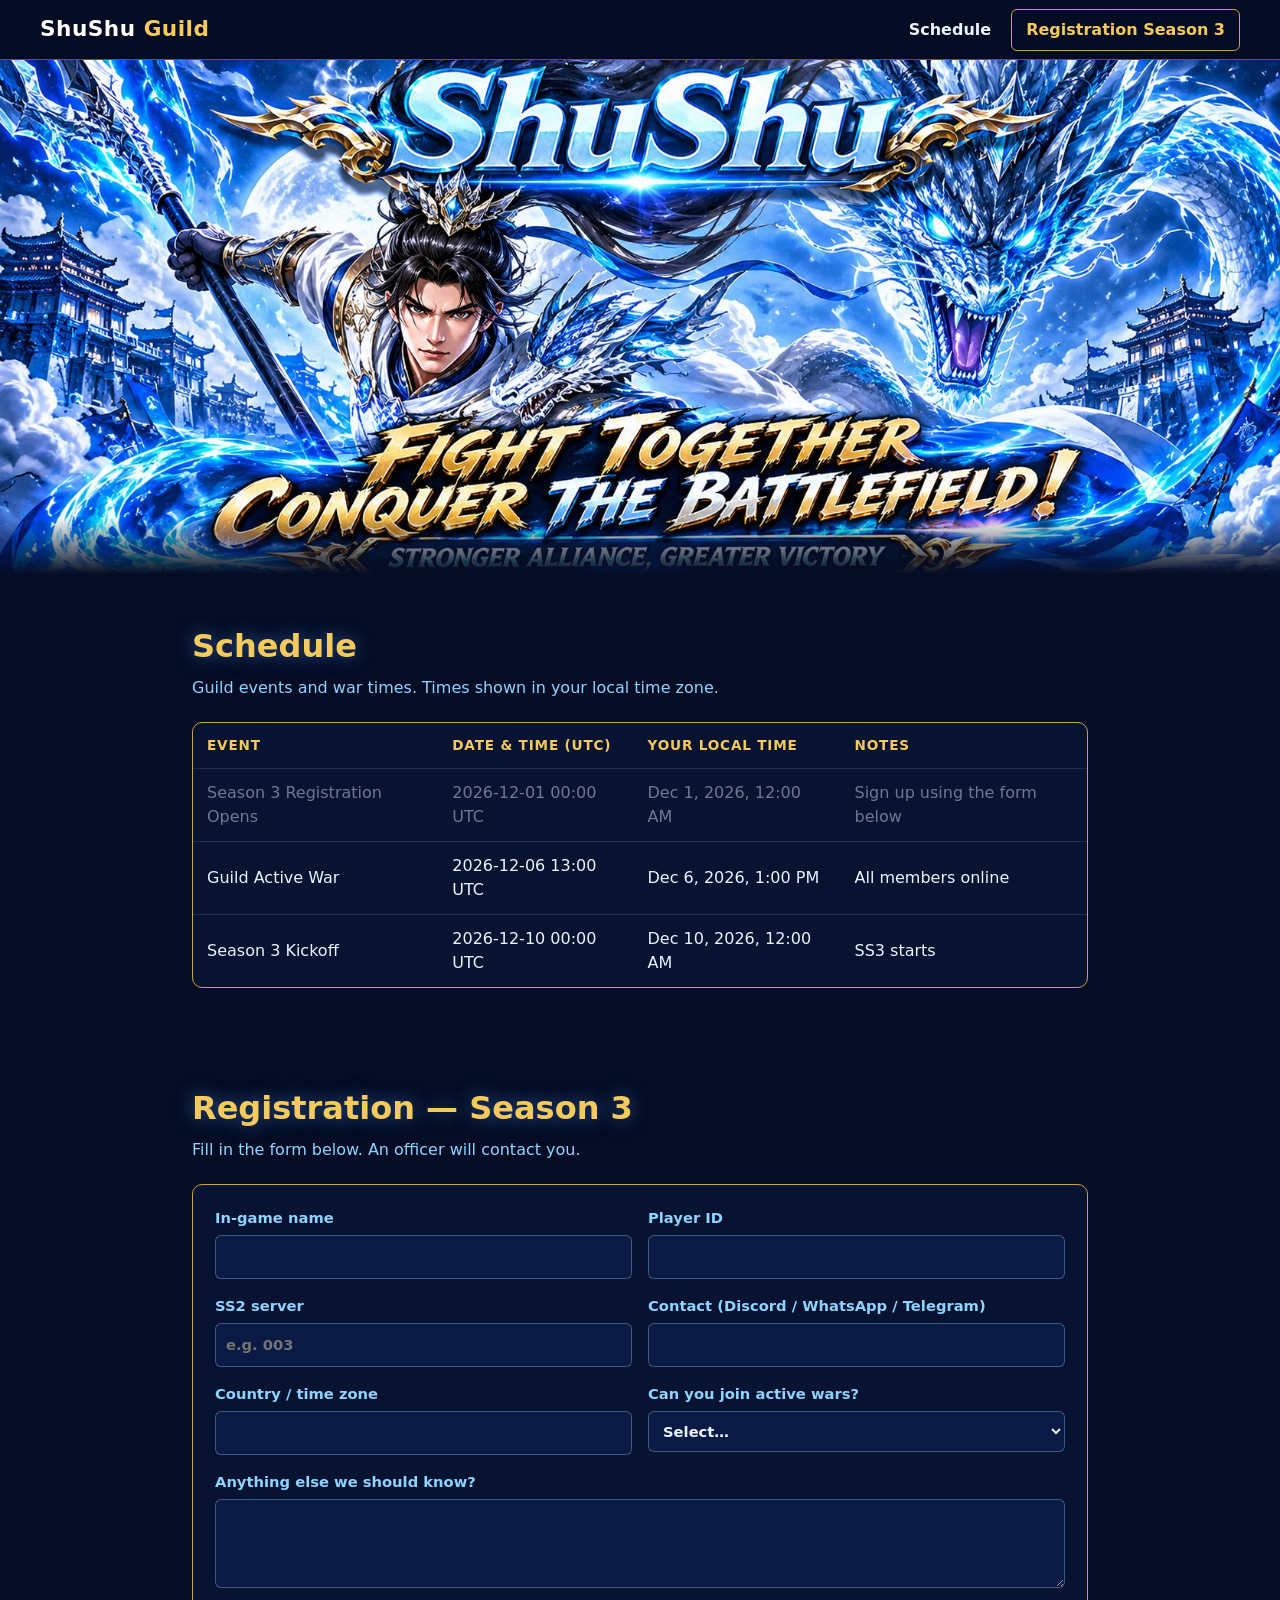
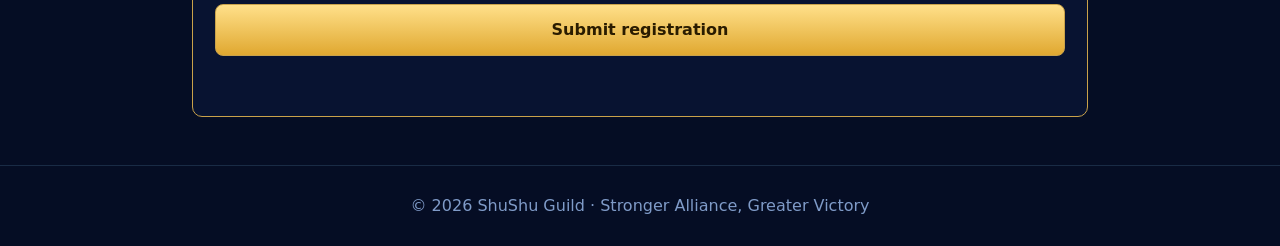
==== index.html @ 913794b9 "Repo root" ====
<!DOCTYPE html>
<html lang="en">
<head>
<meta charset="UTF-8">
<meta name="viewport" content="width=device-width, initial-scale=1">
<title>ShuShu Guild — Fight Together, Conquer the Battlefield</title>
<meta name="description" content="ShuShu Guild — Season 3 registration and schedule.">
<link rel="stylesheet" href="css/style.css">
</head>
<body>

<header class="nav">
  <a class="brand" href="#top">ShuShu <span>Guild</span></a>
  <button class="burger" aria-label="Menu" onclick="document.body.classList.toggle('open')">☰</button>
  <nav>
    <a href="#schedule">Schedule</a>
    <a href="#registration" class="cta">Registration Season 3</a>
  </nav>
</header>

<main>
  <section id="top" class="hero">
    <div class="hero-fade"></div>
  </section>

  <section id="schedule" class="panel">
    <h2>Schedule</h2>
    <p class="sub">Guild events and war times. Times shown in your local time zone.</p>
    <div class="table-wrap">
      <table>
        <thead><tr><th>Event</th><th>Date &amp; Time (UTC)</th><th>Your local time</th><th>Notes</th></tr></thead>
        <tbody id="schedule-body"></tbody>
      </table>
    </div>
  </section>

  <section id="registration" class="panel">
    <h2>Registration — Season 3</h2>
    <p class="sub">Fill in the form below. An officer will contact you.</p>
    <form id="reg-form" novalidate>
      <label>In-game name
        <input name="ign" required maxlength="40" autocomplete="off">
      </label>
      <label>Player ID
        <input name="player_id" required maxlength="30" autocomplete="off">
      </label>
      <label>SS2 server
        <input name="server" required placeholder="e.g. 003" maxlength="10" autocomplete="off">
      </label>
      <label>Contact (Discord / WhatsApp / Telegram)
        <input name="contact" required maxlength="60" autocomplete="off">
      </label>
      <label>Country / time zone
        <input name="timezone" required maxlength="40" autocomplete="off">
      </label>
      <label>Can you join active wars?
        <select name="active_war" required>
          <option value="">Select…</option>
          <option>Yes, always</option>
          <option>Most of the time</option>
          <option>Sometimes</option>
        </select>
      </label>
      <label class="wide">Anything else we should know?
        <textarea name="notes" rows="3" maxlength="500"></textarea>
      </label>
      <button type="submit">Submit registration</button>
      <p id="reg-status" role="status"></p>
    </form>
  </section>
</main>

<footer>© <span id="yr"></span> ShuShu Guild · Stronger Alliance, Greater Victory</footer>

<script src="js/config.js"></script>
<script src="js/app.js"></script>
</body>
</html>
---- css/style.css ----
:root{--bg:#050d24;--panel:rgba(8,20,52,.88);--line:#c9a24a;--gold:#f4c95d;--ice:#8fd3ff;--text:#eaf4ff}
*{box-sizing:border-box}
html{scroll-behavior:smooth;scroll-padding-top:70px}
body{margin:0;background:var(--bg);color:var(--text);font-family:system-ui,-apple-system,"Segoe UI",Roboto,sans-serif;line-height:1.5}
.nav{position:fixed;inset:0 0 auto 0;height:60px;z-index:10;display:flex;align-items:center;justify-content:space-between;padding:0 clamp(14px,4vw,40px);background:rgba(5,13,36,.82);backdrop-filter:blur(8px);border-bottom:1px solid rgba(201,162,74,.5)}
.brand{font-weight:800;font-size:1.35rem;color:#fff;text-decoration:none;letter-spacing:.5px}
.brand span{color:var(--gold)}
nav{display:flex;gap:6px;align-items:center}
nav a{color:var(--text);text-decoration:none;padding:8px 14px;border-radius:6px;font-weight:600}
nav a:hover{background:rgba(143,211,255,.15)}
nav a.cta{border:1px solid var(--line);color:var(--gold)}
nav a.cta:hover{background:rgba(244,201,93,.15)}
.burger{display:none;background:none;border:0;color:#fff;font-size:1.6rem;cursor:pointer}
.hero{position:relative;margin-top:60px;aspect-ratio:1672/672;min-height:300px;background:url(../assets/bg.jpg) center/cover no-repeat}
.hero-fade{position:absolute;inset:auto 0 0 0;height:11%;background:linear-gradient(transparent,var(--bg))}
.panel{max-width:960px;margin:0 auto;padding:48px clamp(16px,4vw,32px)}
.panel h2{margin:0 0 6px;font-size:2rem;color:var(--gold);text-shadow:0 0 18px rgba(80,160,255,.5)}
.sub{margin:0 0 22px;color:var(--ice)}
.table-wrap{overflow-x:auto;border:1px solid var(--line);border-radius:10px;background:var(--panel)}
table{width:100%;border-collapse:collapse;min-width:560px}
th,td{padding:12px 14px;text-align:left;border-bottom:1px solid rgba(143,211,255,.15)}
th{color:var(--gold);font-size:.85rem;text-transform:uppercase;letter-spacing:.06em}
tr:last-child td{border-bottom:0}
.past{opacity:.45}
form{display:grid;grid-template-columns:1fr 1fr;gap:16px;padding:22px;border:1px solid var(--line);border-radius:10px;background:var(--panel)}
label{display:flex;flex-direction:column;gap:6px;font-weight:600;font-size:.92rem;color:var(--ice)}
label.wide,form button,#reg-status{grid-column:1/-1}
input,select,textarea{font:inherit;color:var(--text);background:#0a1a44;border:1px solid rgba(143,211,255,.35);border-radius:6px;padding:10px}
input:focus,select:focus,textarea:focus{outline:2px solid var(--gold);outline-offset:1px}
input.bad,select.bad{border-color:#ff6b6b}
form button{padding:13px;border:1px solid var(--line);border-radius:8px;font:inherit;font-weight:800;color:#2a1c00;background:linear-gradient(#ffe08a,#e0a830);cursor:pointer}
form button:disabled{opacity:.6;cursor:wait}
#reg-status{margin:0;min-height:1.4em}
#reg-status.ok{color:#7dff9b}#reg-status.err{color:#ff8b8b}
footer{text-align:center;padding:28px 16px;color:#7f9bc8;border-top:1px solid rgba(143,211,255,.15)}
@media(max-width:640px){
  .burger{display:block}
  nav{position:absolute;top:60px;left:0;right:0;flex-direction:column;align-items:stretch;background:rgba(5,13,36,.97);padding:10px 16px;display:none}
  body.open nav{display:flex}
  form{grid-template-columns:1fr}
}
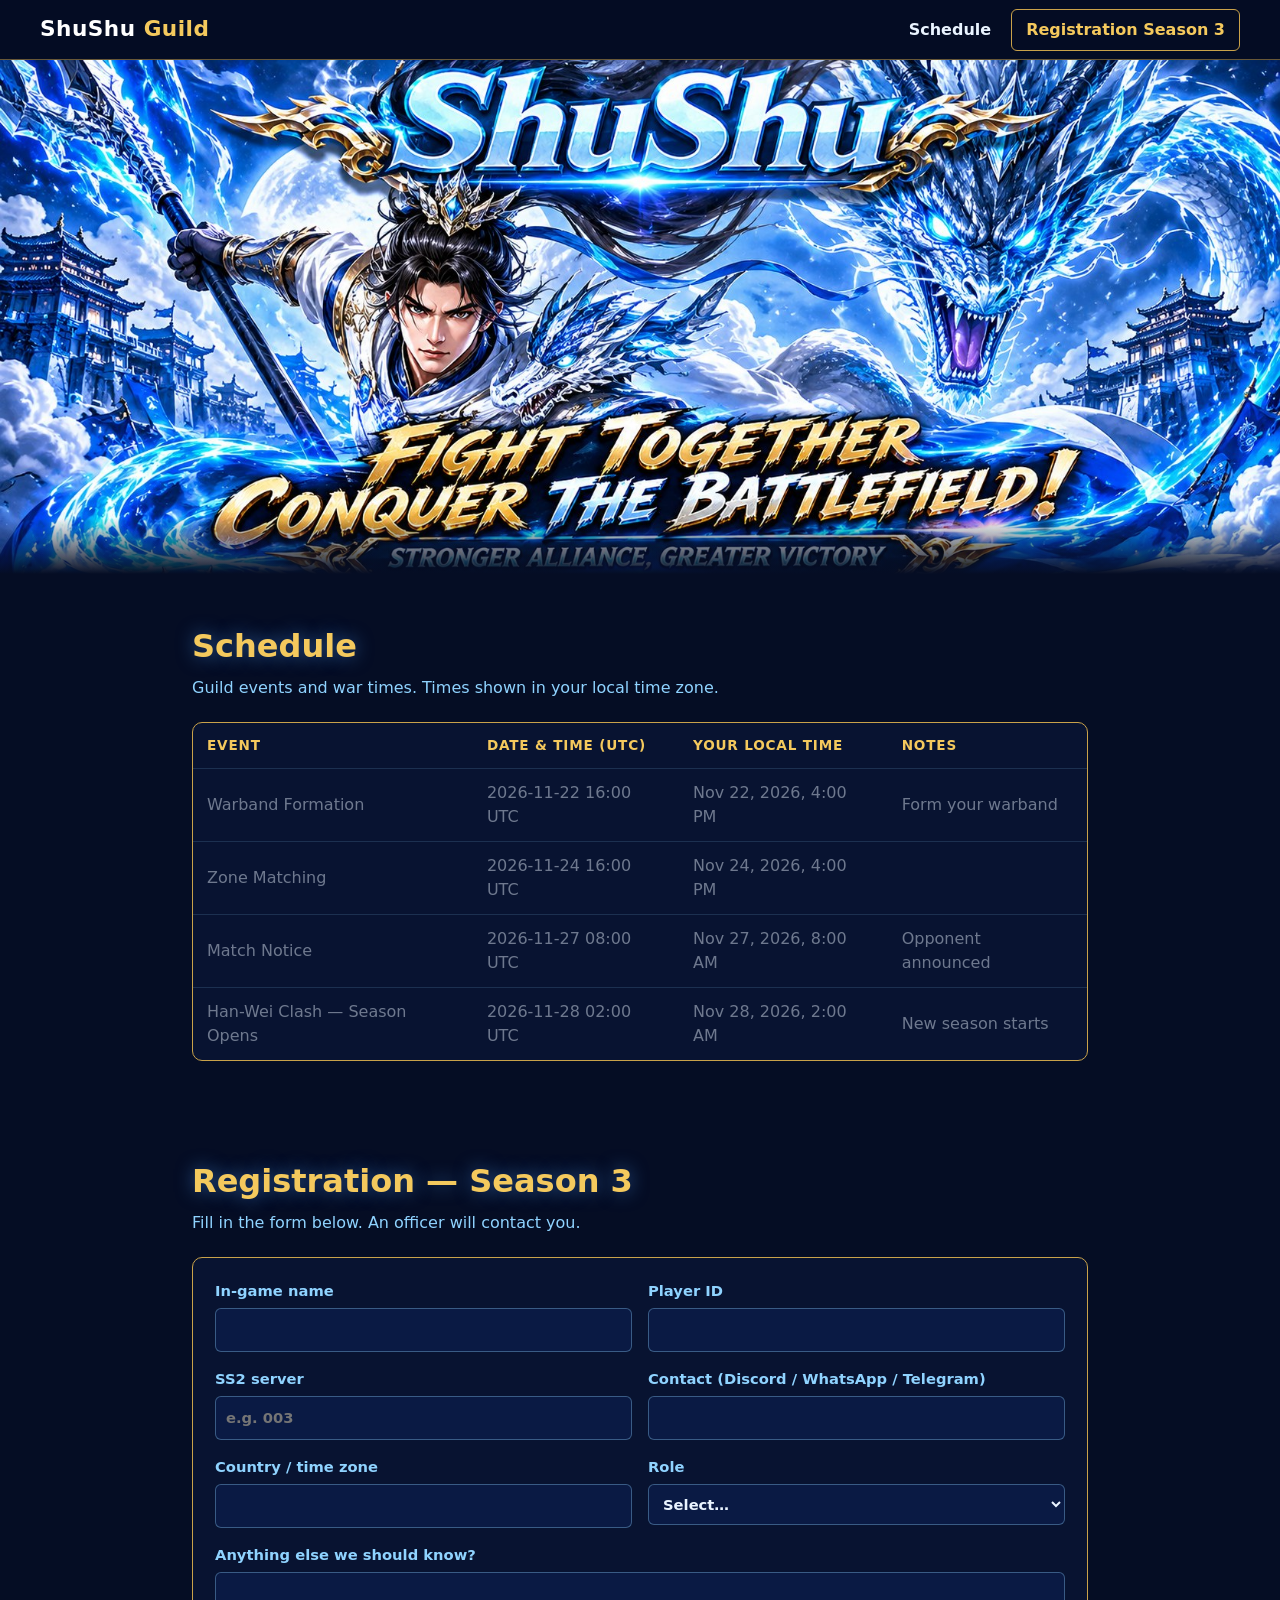
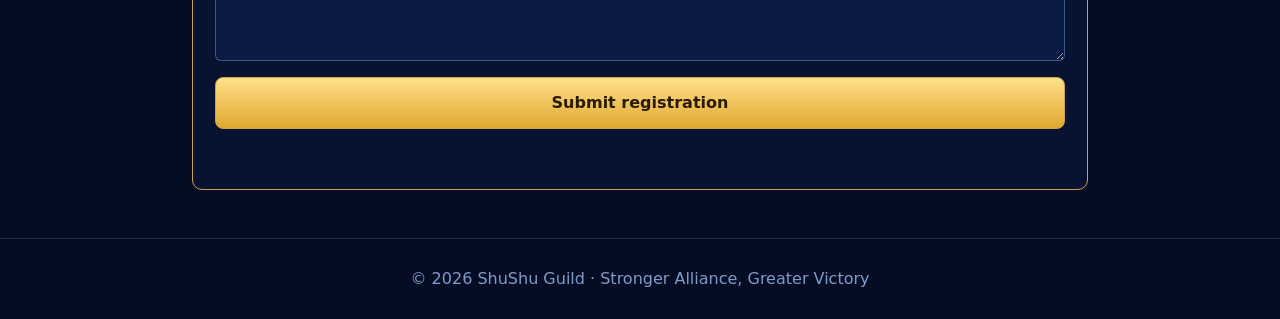
==== commit c29c038b: "Change active wars to role" ====
--- a/index.html
+++ b/index.html
@@ -53,12 +53,12 @@
       <label>Country / time zone
         <input name="timezone" required maxlength="40" autocomplete="off">
       </label>
-      <label>Can you join active wars?
-        <select name="active_war" required>
+      <label>Role
+        <select name="role" required>
           <option value="">Select…</option>
-          <option>Yes, always</option>
-          <option>Most of the time</option>
-          <option>Sometimes</option>
+          <option>Shieldman</option>
+          <option>Archer</option>
+          <option>Cavalry</option>
         </select>
       </label>
       <label class="wide">Anything else we should know?
@@ -75,4 +75,4 @@
 <script src="js/config.js"></script>
 <script src="js/app.js"></script>
 </body>
-</html>
+</html>
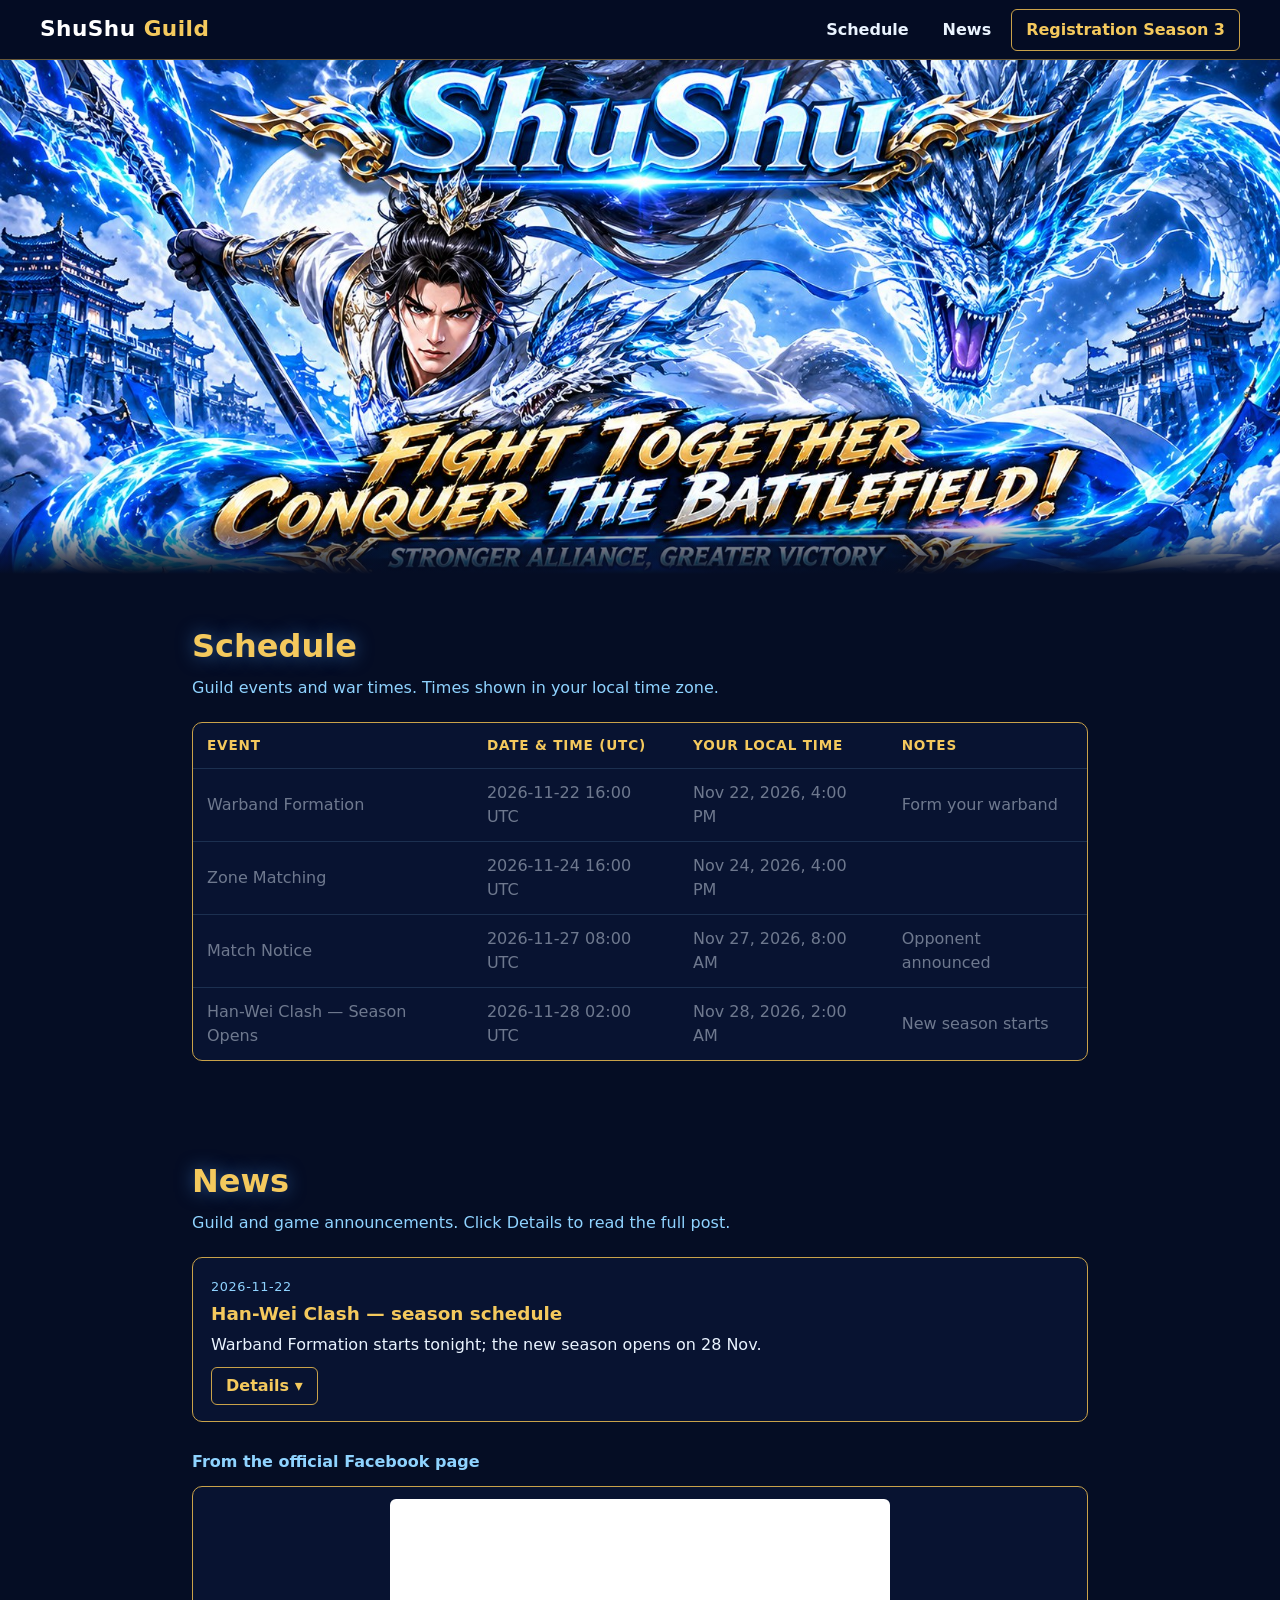
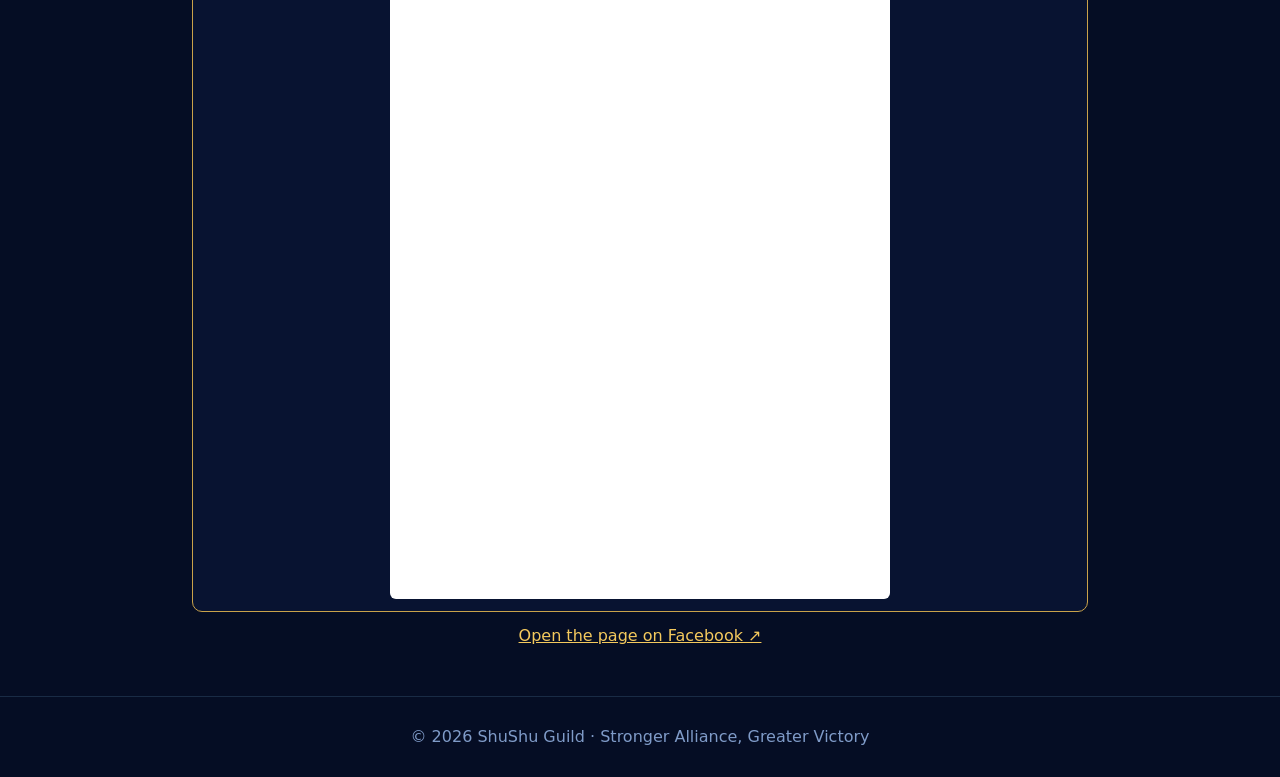
==== commit dbafa949: "Adding news" ====
--- a/index.html
+++ b/index.html
@@ -14,7 +14,8 @@
   <button class="burger" aria-label="Menu" onclick="document.body.classList.toggle('open')">☰</button>
   <nav>
     <a href="#schedule">Schedule</a>
-    <a href="#registration" class="cta">Registration Season 3</a>
+    <a href="#news">News</a>
+    <a href="regis.html" class="cta">Registration Season 3</a>
   </nav>
 </header>
 
@@ -34,45 +35,20 @@
     </div>
   </section>
 
-  <section id="registration" class="panel">
-    <h2>Registration — Season 3</h2>
-    <p class="sub">Fill in the form below. An officer will contact you.</p>
-    <form id="reg-form" novalidate>
-      <label>In-game name
-        <input name="ign" required maxlength="40" autocomplete="off">
-      </label>
-      <label>Player ID
-        <input name="player_id" required maxlength="30" autocomplete="off">
-      </label>
-      <label>SS2 server
-        <input name="server" required placeholder="e.g. 003" maxlength="10" autocomplete="off">
-      </label>
-      <label>Contact (Discord / WhatsApp / Telegram)
-        <input name="contact" required maxlength="60" autocomplete="off">
-      </label>
-      <label>Country / time zone
-        <input name="timezone" required maxlength="40" autocomplete="off">
-      </label>
-      <label>Role
-        <select name="role" required>
-          <option value="">Select…</option>
-          <option>Shieldman</option>
-          <option>Archer</option>
-          <option>Cavalry</option>
-        </select>
-      </label>
-      <label class="wide">Anything else we should know?
-        <textarea name="notes" rows="3" maxlength="500"></textarea>
-      </label>
-      <button type="submit">Submit registration</button>
-      <p id="reg-status" role="status"></p>
-    </form>
+  <section id="news" class="panel">
+    <h2>News</h2>
+    <p class="sub">Guild and game announcements. Click Details to read the full post.</p>
+    <div id="news-list" class="news-list"></div>
+    <h3 class="fb-title">From the official Facebook page</h3>
+    <div id="fb-feed" class="fb-feed" data-page="https://www.facebook.com/en.conquestofninekingdoms"></div>
+    <p class="fb-link"><a id="fb-open" href="https://www.facebook.com/en.conquestofninekingdoms" target="_blank" rel="noopener">Open the page on Facebook ↗</a></p>
   </section>
 </main>
 
 <footer>© <span id="yr"></span> ShuShu Guild · Stronger Alliance, Greater Victory</footer>
 
 <script src="js/config.js"></script>
+<script src="js/news.js"></script>
 <script src="js/app.js"></script>
 </body>
-</html>+</html>
--- a/css/style.css
+++ b/css/style.css
@@ -39,3 +39,23 @@
   body.open nav{display:flex}
   form{grid-template-columns:1fr}
 }
+
+.page-hero{margin-top:60px;height:clamp(140px,22vw,260px);background:url(../assets/bg.jpg) center top/cover no-repeat;position:relative}
+.page-hero::after{content:"";position:absolute;inset:auto 0 0 0;height:40%;background:linear-gradient(transparent,var(--bg))}
+.fb-feed{display:flex;justify-content:center;min-height:120px;border:1px solid var(--line);border-radius:10px;background:var(--panel);padding:12px;overflow:hidden}
+.fb-feed iframe{border:0;max-width:100%;background:#fff;border-radius:6px}
+.fb-link{text-align:center;margin:12px 0 0}
+.fb-link a{color:var(--gold)}
+
+.news-list{display:grid;gap:14px;margin-bottom:28px}
+.news-card{border:1px solid var(--line);border-radius:10px;background:var(--panel);padding:16px 18px}
+.news-card time{font-size:.8rem;color:var(--ice);letter-spacing:.05em}
+.news-card h3{margin:2px 0 6px;color:var(--gold);font-size:1.15rem}
+.news-card p{margin:0 0 10px}
+.news-card .more{background:none;border:1px solid var(--line);color:var(--gold);border-radius:6px;padding:6px 14px;font:inherit;font-weight:700;cursor:pointer}
+.news-card .more:hover{background:rgba(244,201,93,.15)}
+.news-body{margin-top:12px;padding-top:12px;border-top:1px solid rgba(143,211,255,.2)}
+.news-body[hidden]{display:none}
+.news-body p{white-space:pre-line}
+.news-body a{color:var(--gold)}
+.fb-title{margin:0 0 12px;color:var(--ice);font-size:1rem;font-weight:700}
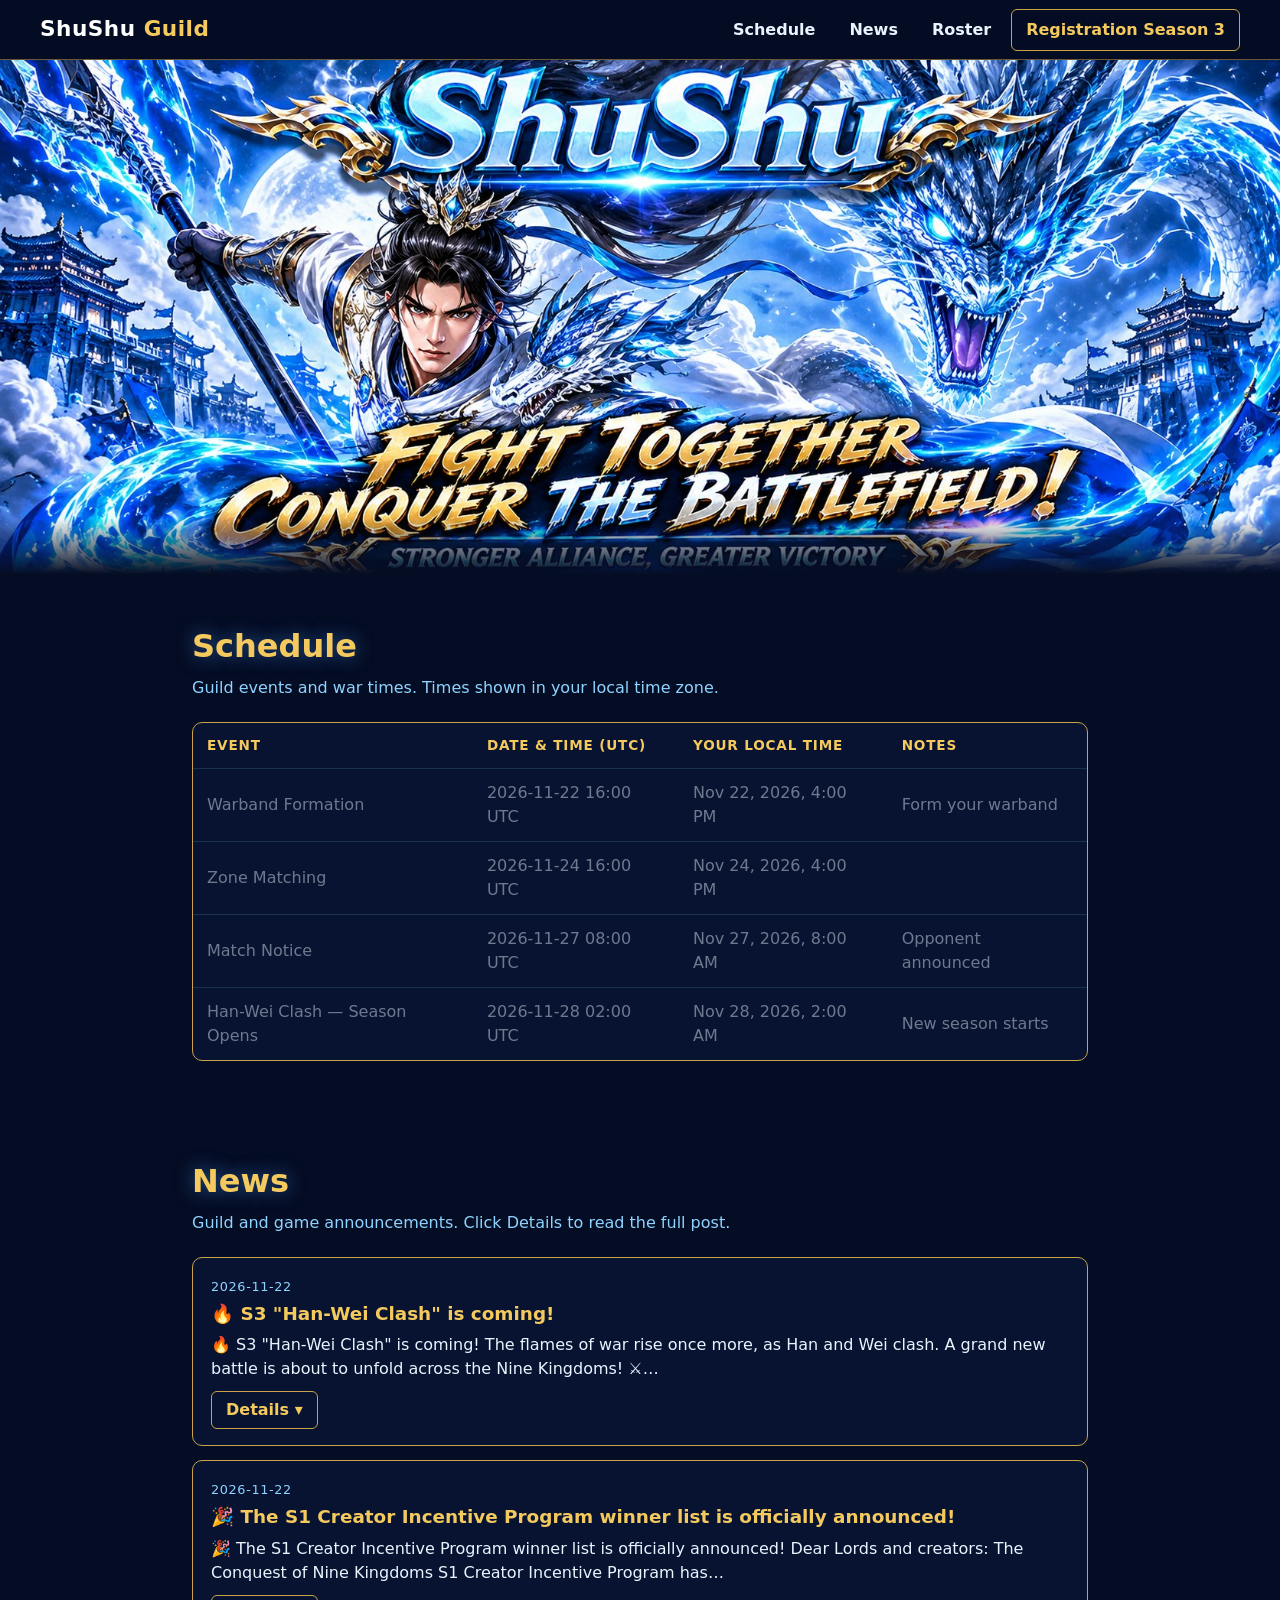
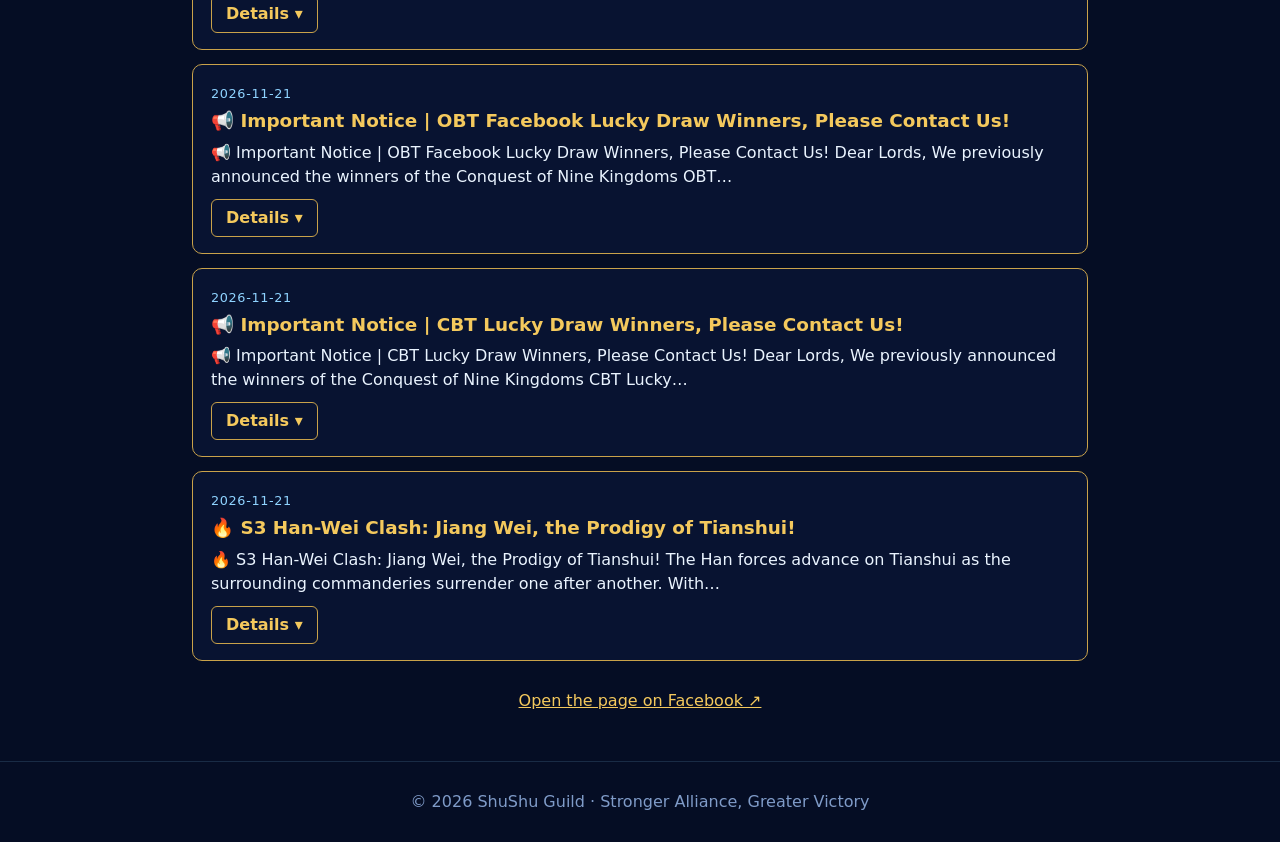
==== commit 3c13bf53: "Update roster" ====
--- a/index.html
+++ b/index.html
@@ -15,6 +15,7 @@
   <nav>
     <a href="#schedule">Schedule</a>
     <a href="#news">News</a>
+    <a href="season3.html">Roster</a>
     <a href="regis.html" class="cta">Registration Season 3</a>
   </nav>
 </header>
@@ -39,8 +40,6 @@
     <h2>News</h2>
     <p class="sub">Guild and game announcements. Click Details to read the full post.</p>
     <div id="news-list" class="news-list"></div>
-    <h3 class="fb-title">From the official Facebook page</h3>
-    <div id="fb-feed" class="fb-feed" data-page="https://www.facebook.com/en.conquestofninekingdoms"></div>
     <p class="fb-link"><a id="fb-open" href="https://www.facebook.com/en.conquestofninekingdoms" target="_blank" rel="noopener">Open the page on Facebook ↗</a></p>
   </section>
 </main>
@@ -48,7 +47,6 @@
 <footer>© <span id="yr"></span> ShuShu Guild · Stronger Alliance, Greater Victory</footer>
 
 <script src="js/config.js"></script>
-<script src="js/news.js"></script>
 <script src="js/app.js"></script>
 </body>
 </html>
--- a/css/style.css
+++ b/css/style.css
@@ -59,3 +59,47 @@
 .news-body p{white-space:pre-line}
 .news-body a{color:var(--gold)}
 .fb-title{margin:0 0 12px;color:var(--ice);font-size:1rem;font-weight:700}
+
+/* ---- Season 3 roster ---- */
+.panel.wide{max-width:1100px}
+.r-shield{--c:#f4c95d}.r-archer{--c:#7fd0ff}.r-cav{--c:#ff7b7b}.r-none{--c:#9aa9c4}
+.r-head{display:flex;justify-content:space-between;align-items:flex-start;gap:20px;flex-wrap:wrap;margin-bottom:8px}
+.r-total{min-width:220px;padding:14px 18px;border:1px solid var(--line);border-radius:12px;background:var(--panel);text-align:right}
+.r-total strong{font-size:2.4rem;line-height:1;color:#fff}
+.r-total span{color:var(--ice)}
+.r-pills{display:flex;gap:6px;flex-wrap:wrap;justify-content:flex-end;margin-top:8px}
+.r-pill{font-size:.78rem;font-weight:700;padding:3px 10px;border-radius:999px;border:1px solid var(--c);color:var(--c);background:rgba(0,0,0,.25)}
+.r-status{min-height:1.2em;margin:0 0 12px;color:var(--ice)}
+.r-status.err{color:#ff8b8b}
+.r-cards{display:grid;grid-template-columns:repeat(auto-fit,minmax(220px,1fr));gap:14px;margin-bottom:26px}
+.r-card{all:unset;box-sizing:border-box;cursor:pointer;display:block;padding:16px 18px;border:1px solid rgba(201,162,74,.55);border-top:3px solid var(--c);border-radius:12px;background:var(--panel)}
+.r-card:hover,.r-card:focus-visible{background:rgba(20,40,90,.9)}
+.r-card:focus-visible,.r-chip:focus-visible,.r-tab:focus-visible{outline:2px solid var(--gold);outline-offset:2px}
+.r-card.on{box-shadow:0 0 0 2px var(--c),0 0 22px rgba(120,180,255,.25)}
+.r-card-top{display:flex;align-items:center;gap:10px}
+.r-rank{display:inline-grid;place-items:center;width:26px;height:26px;border-radius:50%;background:var(--c);color:#10131f;font-weight:800;font-size:.85rem}
+.r-card-name{font-weight:800;font-size:1.1rem;color:var(--c)}
+.r-card-n{font-size:2.6rem;font-weight:800;line-height:1.1;margin:8px 0;color:#fff}
+.r-bar{height:8px;border-radius:99px;background:rgba(143,211,255,.15);overflow:hidden}
+.r-bar span{display:block;height:100%;background:var(--c);border-radius:99px}
+.r-card-sub{margin-top:6px;font-size:.85rem;color:var(--ice)}
+.r-h3{margin:0 0 10px;color:var(--ice);font-size:1rem}
+.r-servers{display:flex;flex-wrap:wrap;gap:8px;margin-bottom:26px}
+.r-chip{all:unset;box-sizing:border-box;cursor:pointer;display:inline-flex;gap:8px;align-items:center;padding:6px 12px;border:1px solid rgba(143,211,255,.35);border-radius:999px;background:var(--panel);font-size:.9rem}
+.r-chip b{color:var(--gold)}
+.r-chip:hover{border-color:var(--gold)}
+.r-chip.on{background:rgba(244,201,93,.18);border-color:var(--gold)}
+.r-toolbar{display:flex;gap:12px;flex-wrap:wrap;align-items:center;justify-content:space-between;margin-bottom:14px}
+.r-tabs{display:flex;gap:6px;flex-wrap:wrap}
+.r-tab{all:unset;box-sizing:border-box;cursor:pointer;padding:8px 14px;border-radius:8px;border:1px solid rgba(143,211,255,.3);font-weight:700;font-size:.9rem;background:var(--panel)}
+.r-tab:hover{border-color:var(--gold)}
+.r-tab.on{background:rgba(244,201,93,.18);border-color:var(--gold);color:var(--gold)}
+#r-search{min-width:200px}
+.r-list{display:grid;grid-template-columns:repeat(auto-fill,minmax(250px,1fr));gap:8px}
+.r-member{display:grid;grid-template-columns:10px 1fr auto auto;gap:10px;align-items:center;padding:9px 12px;border:1px solid rgba(143,211,255,.18);border-radius:8px;background:var(--panel)}
+.r-dot{width:10px;height:10px;border-radius:50%;background:var(--c)}
+.r-name{font-weight:700;overflow:hidden;text-overflow:ellipsis;white-space:nowrap}
+.r-role{font-size:.78rem;color:var(--c);font-weight:700}
+.r-srv{font-size:.78rem;color:var(--ice);border:1px solid rgba(143,211,255,.3);border-radius:6px;padding:1px 6px}
+.r-empty{grid-column:1/-1;color:var(--ice);text-align:center;padding:24px}
+@media(max-width:640px){.r-total{text-align:left;width:100%}.r-pills{justify-content:flex-start}}
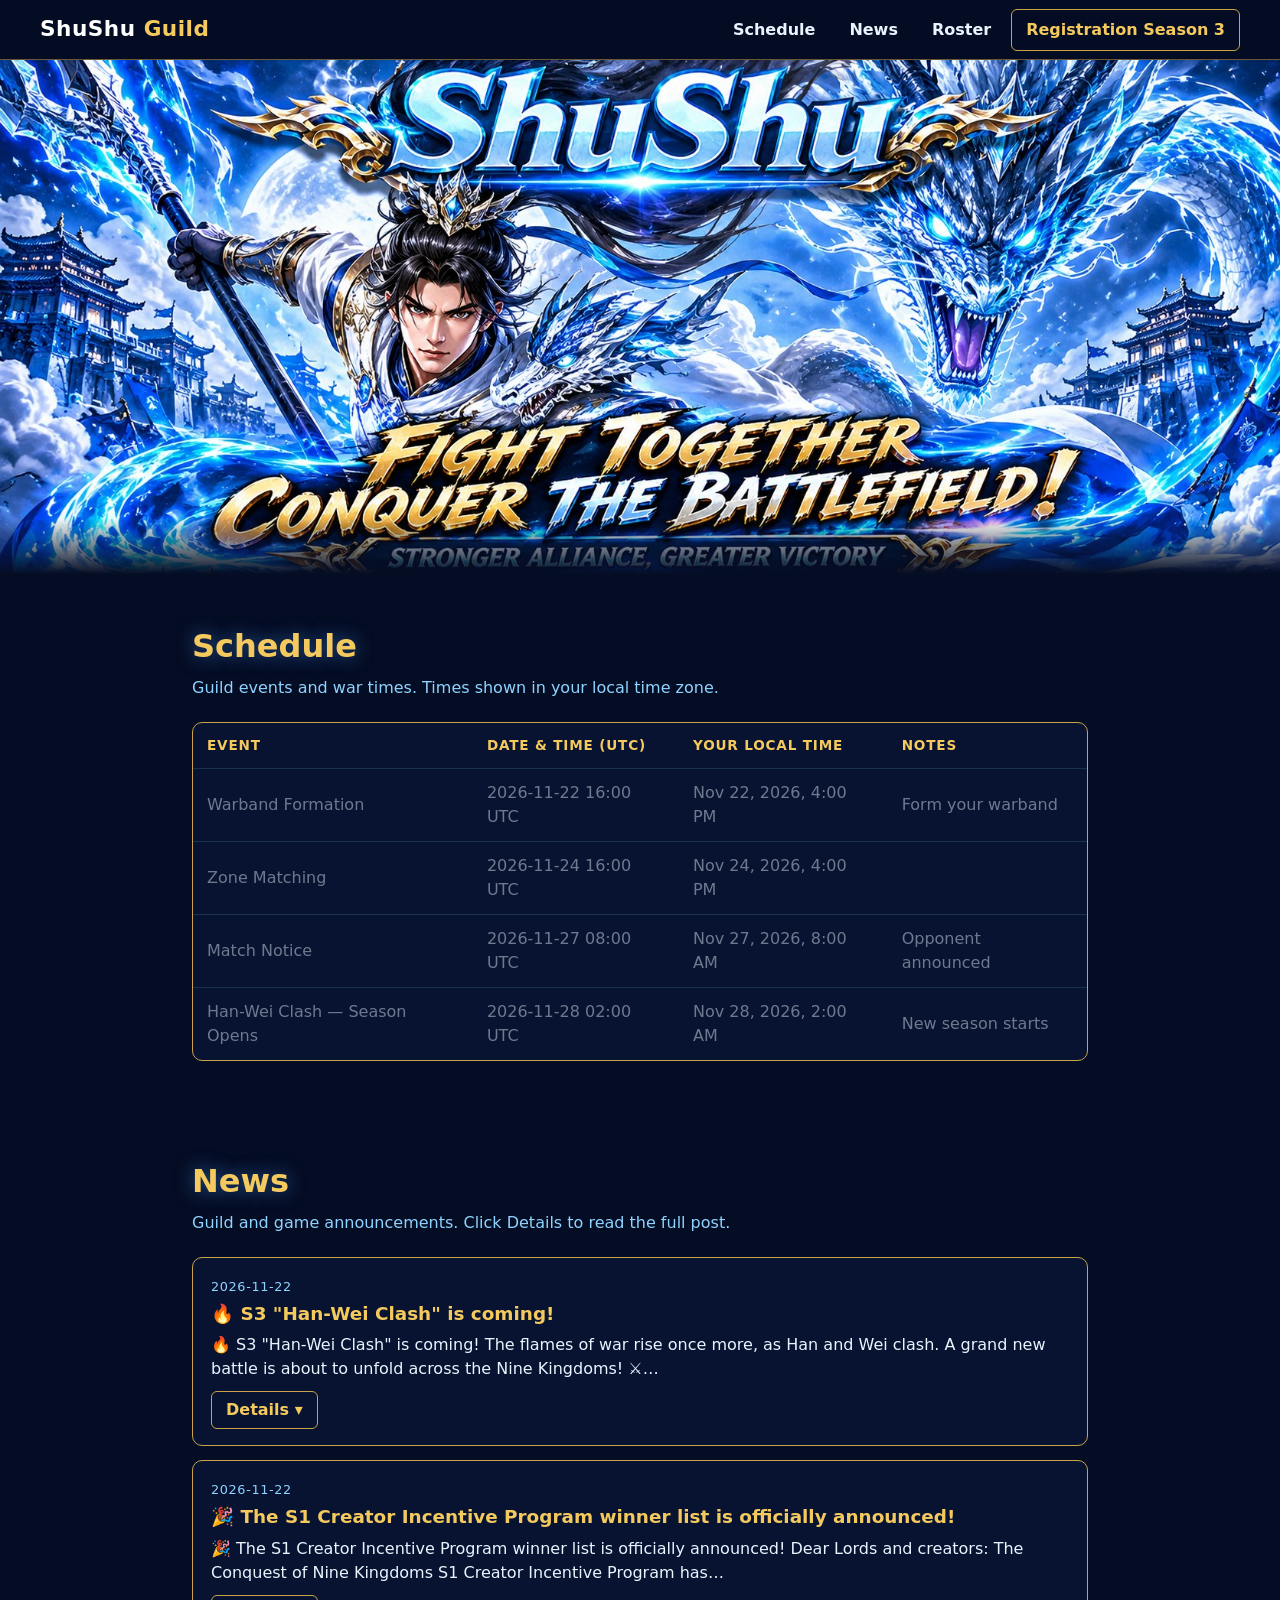
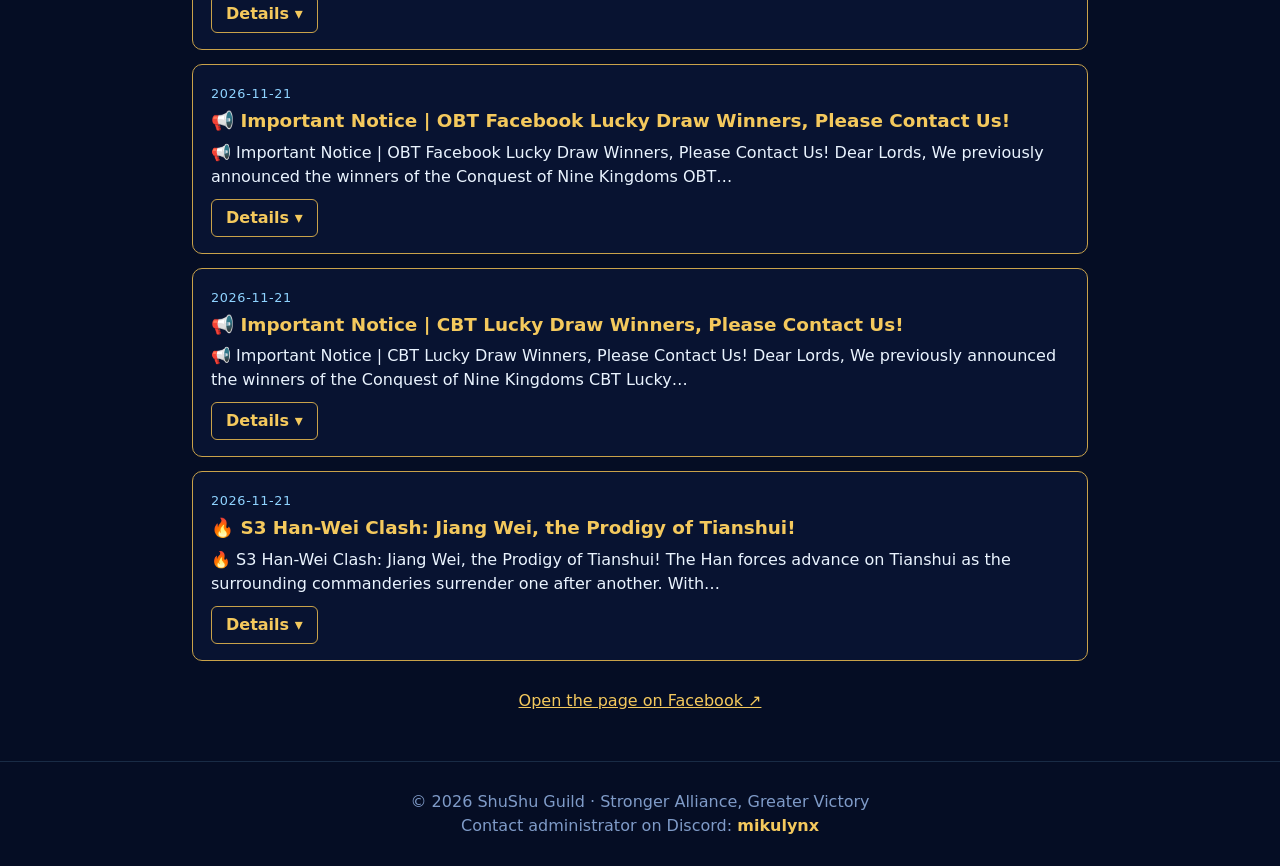
==== commit 84dd56da: "Update Contact us and form regis" ====
--- a/index.html
+++ b/index.html
@@ -44,7 +44,7 @@
   </section>
 </main>
 
-<footer>© <span id="yr"></span> ShuShu Guild · Stronger Alliance, Greater Victory</footer>
+<footer>© <span id="yr"></span> ShuShu Guild · Stronger Alliance, Greater Victory<br>Contact administrator on Discord: <strong>mikulynx</strong></footer>
 
 <script src="js/config.js"></script>
 <script src="js/app.js"></script>
--- a/css/style.css
+++ b/css/style.css
@@ -103,3 +103,6 @@
 .r-srv{font-size:.78rem;color:var(--ice);border:1px solid rgba(143,211,255,.3);border-radius:6px;padding:1px 6px}
 .r-empty{grid-column:1/-1;color:var(--ice);text-align:center;padding:24px}
 @media(max-width:640px){.r-total{text-align:left;width:100%}.r-pills{justify-content:flex-start}}
+
+.admin-note{margin:16px 0 0;padding:12px 16px;border:1px dashed var(--line);border-radius:8px;color:var(--ice);text-align:center}
+.admin-note strong,footer strong{color:var(--gold)}
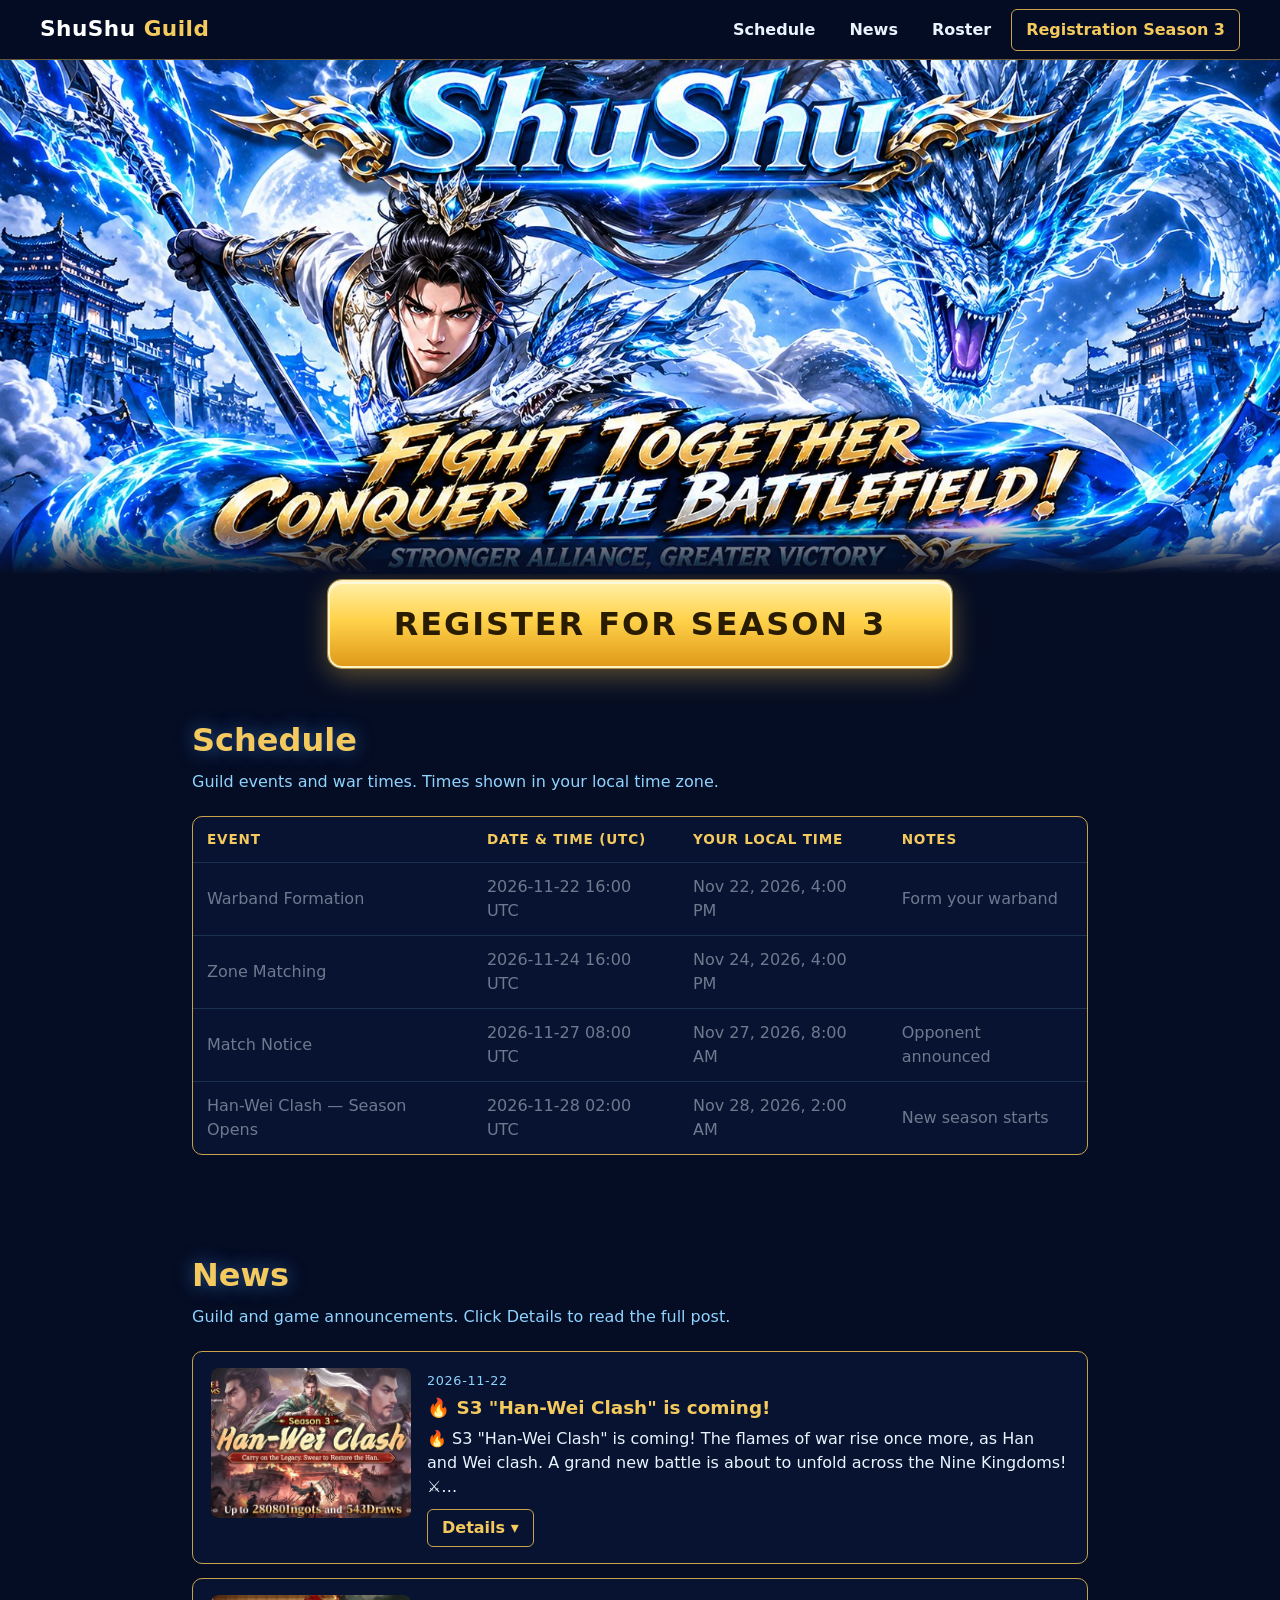
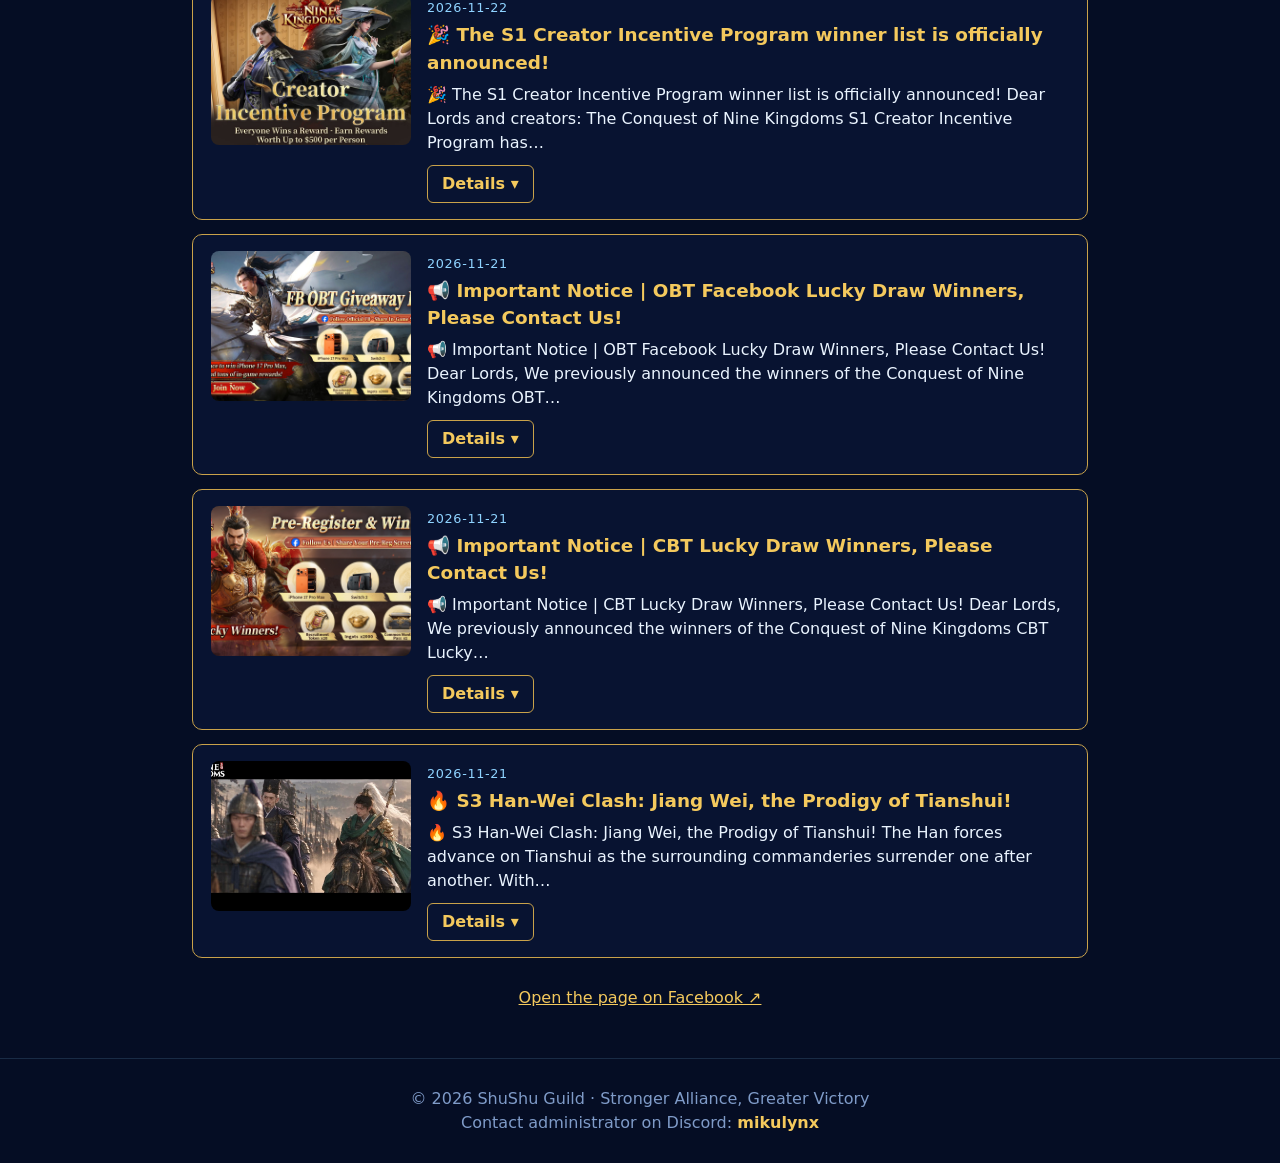
==== commit 973c4ca1: "Update more friendly UI" ====
--- a/index.html
+++ b/index.html
@@ -25,6 +25,10 @@
     <div class="hero-fade"></div>
   </section>
 
+  <section class="cta-band">
+    <a class="register-btn" href="regis.html">Register for Season 3</a>
+  </section>
+
   <section id="schedule" class="panel">
     <h2>Schedule</h2>
     <p class="sub">Guild events and war times. Times shown in your local time zone.</p>
--- a/css/style.css
+++ b/css/style.css
@@ -106,3 +106,30 @@
 
 .admin-note{margin:16px 0 0;padding:12px 16px;border:1px dashed var(--line);border-radius:8px;color:var(--ice);text-align:center}
 .admin-note strong,footer strong{color:var(--gold)}
+
+/* news images + video */
+.news-card.has-img{display:grid;grid-template-columns:200px 1fr;gap:16px;align-items:start}
+.news-img{width:100%;aspect-ratio:4/3;object-fit:cover;border-radius:8px;background:#0a1a44}
+.news-main{min-width:0}
+.news-video{position:relative;aspect-ratio:16/9;margin-bottom:12px}
+.news-video.portrait{aspect-ratio:9/16;max-width:320px}
+.news-video iframe{position:absolute;inset:0;width:100%;height:100%;border:0;border-radius:8px;background:#000}
+@media(max-width:640px){.news-card.has-img{grid-template-columns:1fr}.news-img{aspect-ratio:16/9}}
+
+/* registration full page */
+.full-box{max-width:640px;margin:0 auto;padding:28px;border:1px solid var(--line);border-radius:12px;background:var(--panel);text-align:center}
+.full-box h2{margin:0 0 10px}
+.btn-row{display:flex;gap:12px;justify-content:center;flex-wrap:wrap;margin:20px 0 4px}
+.btn{display:inline-block;padding:11px 20px;border:1px solid var(--line);border-radius:8px;font-weight:800;text-decoration:none;color:#2a1c00;background:linear-gradient(#ffe08a,#e0a830)}
+.btn.ghost{color:var(--gold);background:transparent}
+.btn:hover{filter:brightness(1.1)}
+
+/* big register button on the home page */
+.cta-band{display:flex;justify-content:center;padding:6px clamp(16px,4vw,32px) 0}
+.register-btn{display:inline-block;max-width:100%;text-align:center;text-transform:uppercase;letter-spacing:.06em;text-decoration:none;font-weight:900;font-size:clamp(1.25rem,3.2vw,2rem);color:#2a1c00;padding:18px clamp(28px,6vw,64px);border:2px solid #fff3c4;border-radius:14px;background:linear-gradient(180deg,#fff0a8 0%,#ffd24a 45%,#e09a1a 100%);box-shadow:0 0 0 1px rgba(201,162,74,.8),0 8px 28px rgba(255,200,70,.35),inset 0 2px 0 rgba(255,255,255,.6);transition:transform .15s,box-shadow .15s,filter .15s}
+.register-btn:hover,.register-btn:focus-visible{transform:translateY(-2px) scale(1.02);filter:brightness(1.06);box-shadow:0 0 0 1px #c9a24a,0 12px 36px rgba(255,200,70,.55),inset 0 2px 0 rgba(255,255,255,.7)}
+.register-btn:focus-visible{outline:3px solid #fff;outline-offset:3px}
+.register-btn:active{transform:translateY(0) scale(.99)}
+.register-btn.is-full{background:linear-gradient(180deg,#d9dde8,#9aa4bb);border-color:#e6e9f2;box-shadow:0 0 0 1px rgba(143,211,255,.5)}
+@media(prefers-reduced-motion:no-preference){.register-btn:not(.is-full){animation:regpulse 2.6s ease-in-out infinite}}
+@keyframes regpulse{0%,100%{box-shadow:0 0 0 1px rgba(201,162,74,.8),0 8px 28px rgba(255,200,70,.30),inset 0 2px 0 rgba(255,255,255,.6)}50%{box-shadow:0 0 0 1px rgba(201,162,74,.8),0 8px 38px rgba(255,200,70,.6),inset 0 2px 0 rgba(255,255,255,.6)}}
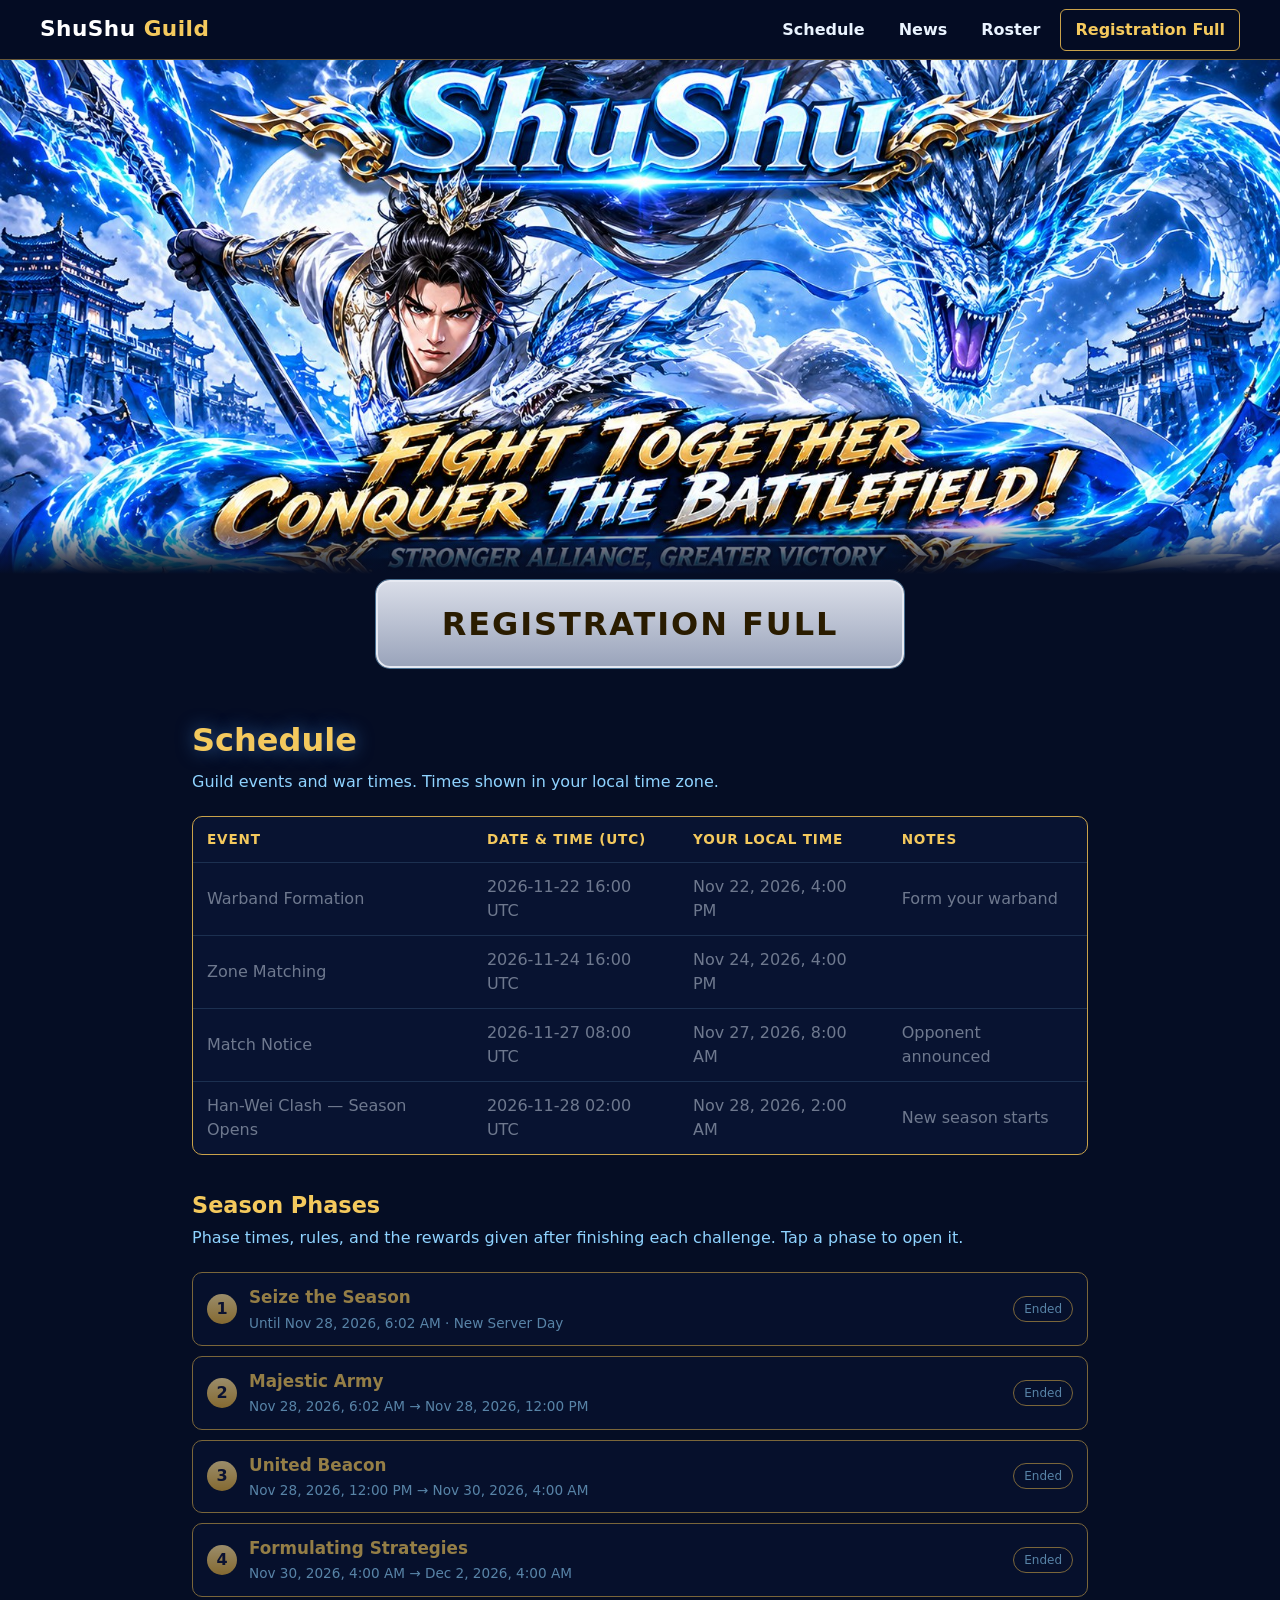
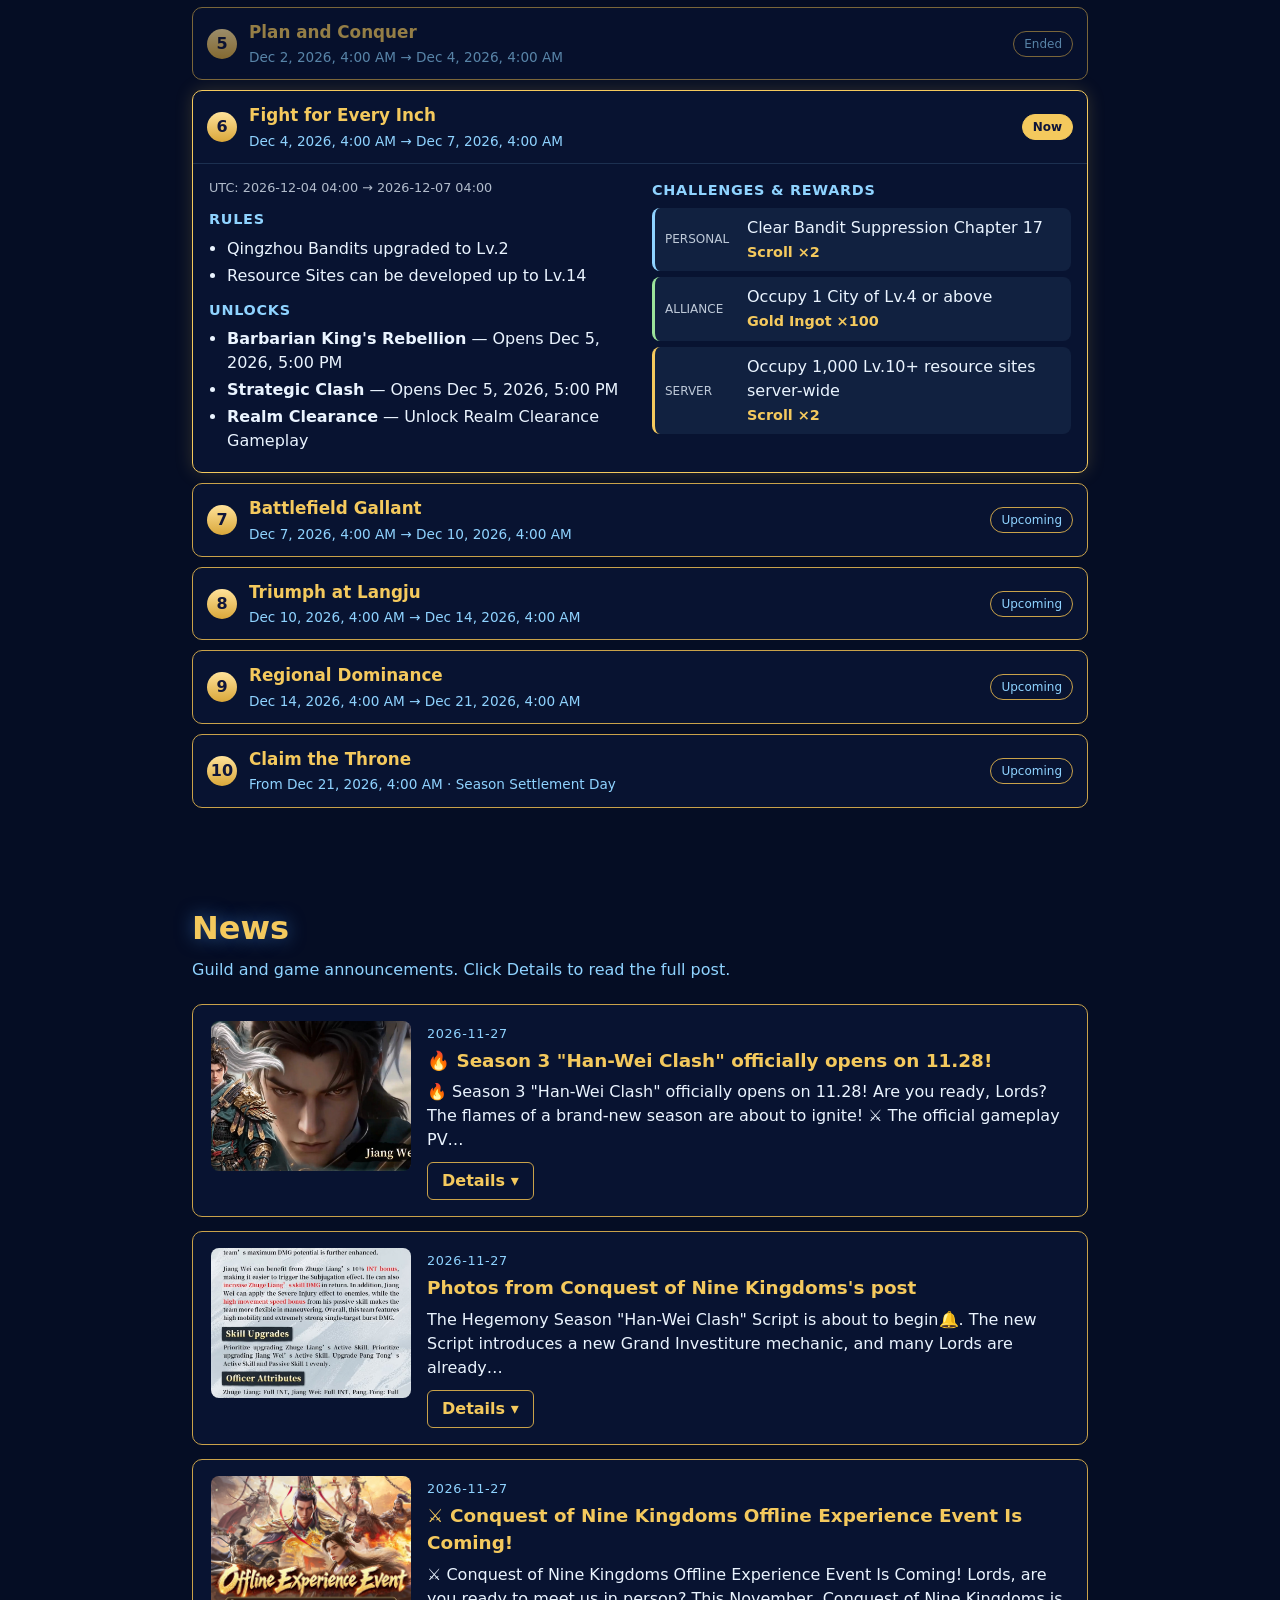
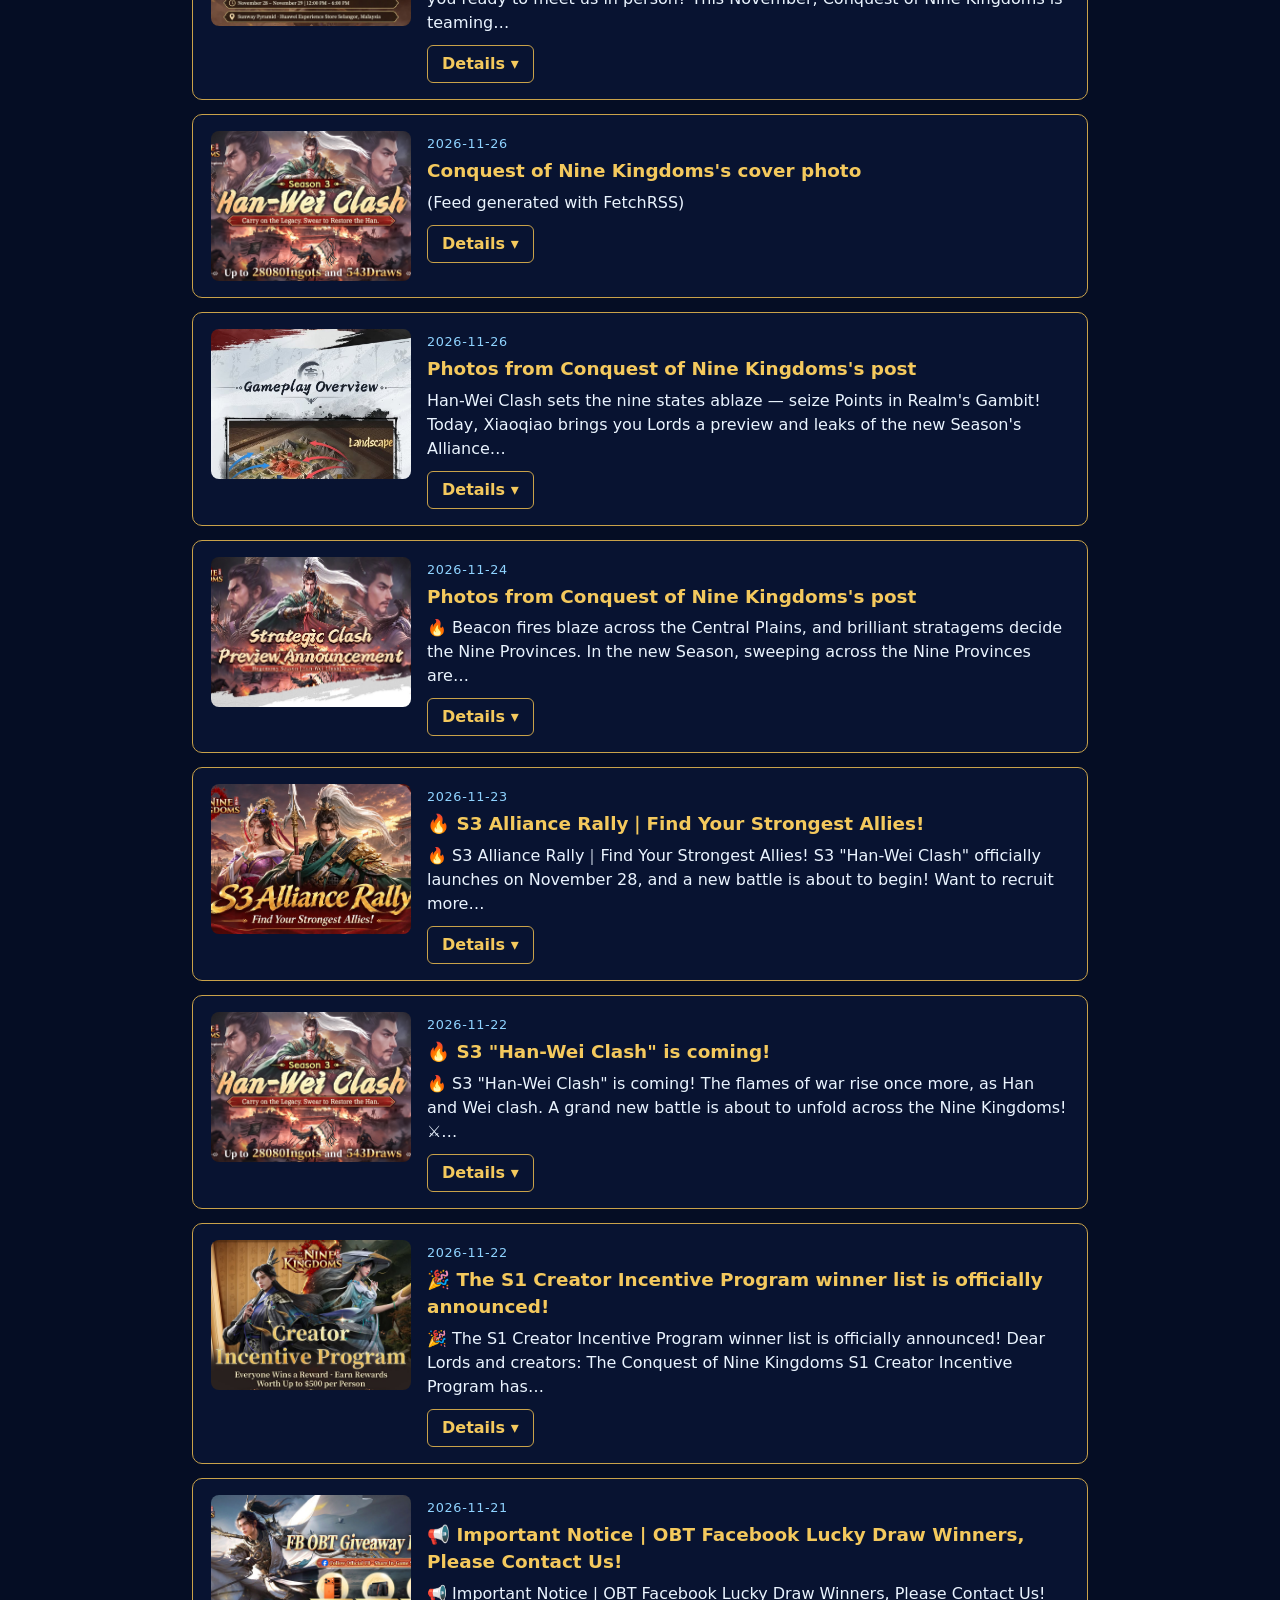
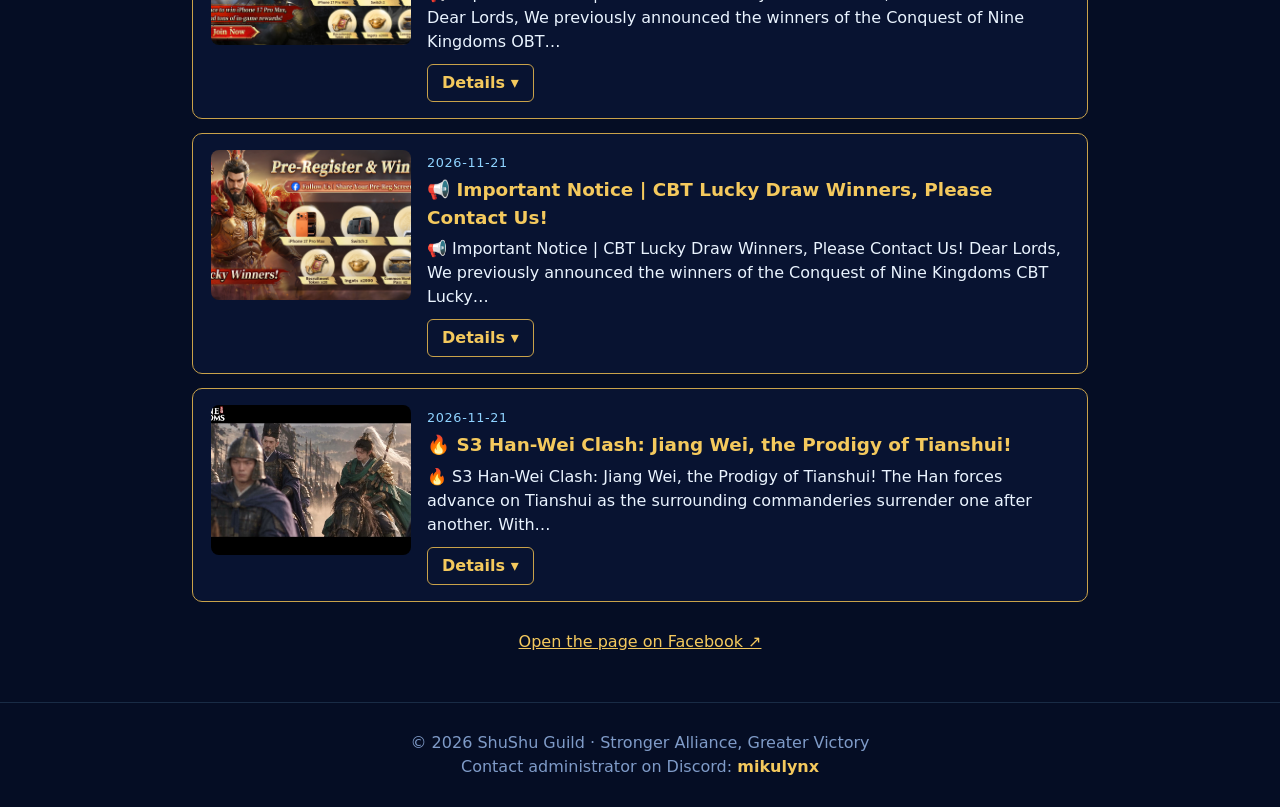
==== commit 28c27f5f: "Update to season 3 schedule" ====
--- a/index.html
+++ b/index.html
@@ -38,6 +38,9 @@
         <tbody id="schedule-body"></tbody>
       </table>
     </div>
+    <h3 class="phase-title">Season Phases</h3>
+    <p class="sub">Phase times, rules, and the rewards given after finishing each challenge. Tap a phase to open it.</p>
+    <div id="phases" class="phases"></div>
   </section>
 
   <section id="news" class="panel">
@@ -52,5 +55,6 @@
 
 <script src="js/config.js"></script>
 <script src="js/app.js"></script>
+<script src="js/phases.js"></script>
 </body>
 </html>
--- a/css/style.css
+++ b/css/style.css
@@ -133,3 +133,35 @@
 .register-btn.is-full{background:linear-gradient(180deg,#d9dde8,#9aa4bb);border-color:#e6e9f2;box-shadow:0 0 0 1px rgba(143,211,255,.5)}
 @media(prefers-reduced-motion:no-preference){.register-btn:not(.is-full){animation:regpulse 2.6s ease-in-out infinite}}
 @keyframes regpulse{0%,100%{box-shadow:0 0 0 1px rgba(201,162,74,.8),0 8px 28px rgba(255,200,70,.30),inset 0 2px 0 rgba(255,255,255,.6)}50%{box-shadow:0 0 0 1px rgba(201,162,74,.8),0 8px 38px rgba(255,200,70,.6),inset 0 2px 0 rgba(255,255,255,.6)}}
+
+/* connection / ad-blocker notice */
+.blocker-notice{margin:0 0 16px;padding:16px 18px;border:1px solid #ff8b8b;border-radius:10px;background:rgba(120,20,30,.35)}
+.blocker-notice[hidden]{display:none}
+.blocker-notice strong{color:#ffb4b4}
+.blocker-notice p{margin:6px 0 12px}
+.blocker-notice button{font:inherit;font-weight:800;padding:9px 16px;border-radius:8px;border:1px solid var(--line);color:#2a1c00;background:linear-gradient(#ffe08a,#e0a830);cursor:pointer}
+form.locked{opacity:.5}
+
+/* ---- Season phases ---- */
+.phase-title{margin:34px 0 4px;font-size:1.4rem;color:var(--gold)}
+.phases{display:grid;gap:10px;margin-top:12px}
+.phase{border:1px solid var(--line);border-radius:10px;background:var(--panel);overflow:hidden}
+.phase.now{border-color:var(--gold);box-shadow:0 0 18px rgba(244,201,93,.18)}
+.phase.ended{opacity:.6}
+.phase summary{list-style:none;cursor:pointer;display:flex;align-items:center;gap:12px;padding:12px 14px}
+.phase summary::-webkit-details-marker{display:none}
+.ph-n{flex:none;width:30px;height:30px;border-radius:50%;display:grid;place-items:center;font-weight:700;color:#10163a;background:linear-gradient(#ffe29a,#d9a73a)}
+.ph-head{flex:1;display:flex;flex-direction:column;gap:2px;min-width:0}
+.ph-name{font-weight:700;color:var(--gold);font-size:1.05rem}
+.ph-when{font-size:.85rem;color:var(--ice);overflow-wrap:anywhere}
+.ph-chip{flex:none;font-size:.75rem;padding:3px 10px;border-radius:999px;border:1px solid var(--line);color:var(--ice)}
+.phase.now .ph-chip{background:var(--gold);color:#10163a;border-color:var(--gold);font-weight:700}
+.ph-body{display:grid;grid-template-columns:1fr 1fr;gap:6px 24px;padding:4px 16px 16px;border-top:1px solid rgba(143,211,255,.15)}
+.ph-col h4{margin:12px 0 6px;color:var(--ice);font-size:.9rem;text-transform:uppercase;letter-spacing:.05em}
+.ph-col ul{margin:0;padding-left:18px}.ph-col li{margin:3px 0}
+.ph-utc{margin:10px 0 0;font-size:.8rem;opacity:.75}
+.ph-ch{display:grid;grid-template-columns:72px 1fr;gap:2px 10px;padding:8px 10px;margin:6px 0;border-radius:8px;background:rgba(143,211,255,.07);border-left:3px solid var(--ice)}
+.ph-ch.alliance{border-left-color:#9be39b}.ph-ch.server{border-left-color:var(--gold)}
+.ph-ct{font-size:.75rem;text-transform:uppercase;opacity:.8;grid-row:span 2;align-self:center}
+.ph-reward{color:var(--gold);font-weight:600;font-size:.9rem}
+@media(max-width:640px){.ph-body{grid-template-columns:1fr}.ph-ch{grid-template-columns:62px 1fr}}
